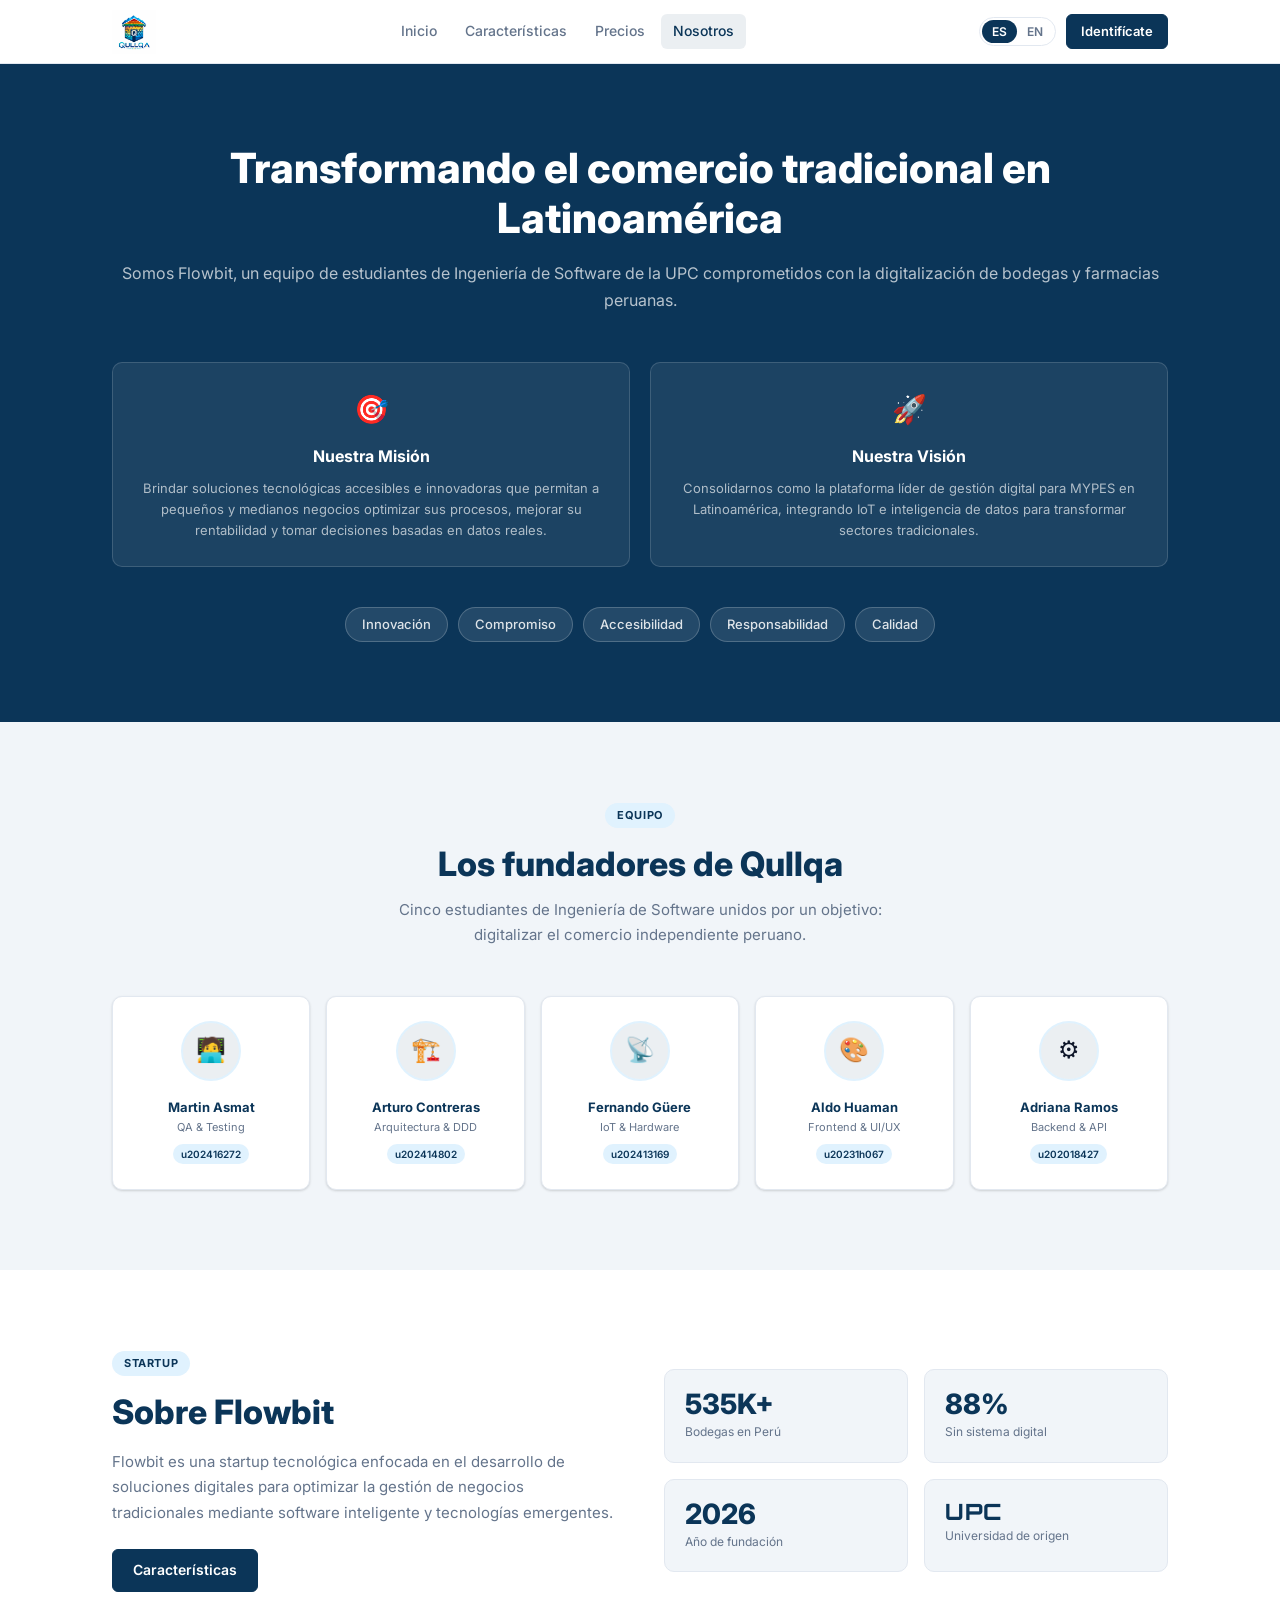
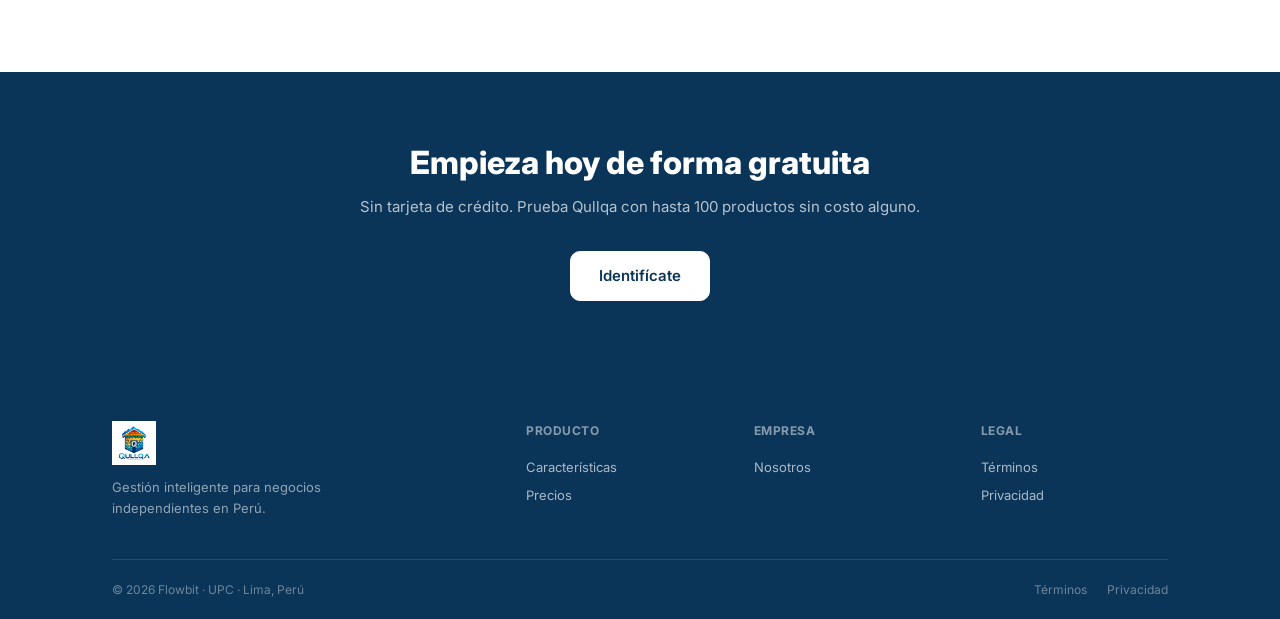
==== about.html @ a31a3c63 "feat: add about.html" ====
<!DOCTYPE html>
<html lang="es">
<head>
  <meta charset="UTF-8" />
  <meta name="viewport" content="width=device-width, initial-scale=1.0" />
  <title>Nosotros — Qullqa</title>
  <meta name="description" content="Somos Flowbit, una startup tecnológica de estudiantes UPC comprometidos con la digitalización del comercio independiente peruano." />
  <link rel="stylesheet" href="css/styles.css" />
  <style>
    .reveal { opacity: 0; transform: translateY(18px); transition: opacity .5s ease, transform .5s ease; }
    .reveal.visible { opacity: 1; transform: none; }
  </style>
</head>
<body>

<!-- ══════════ NAVBAR ══════════ -->
<nav class="navbar">
  <div class="navbar-container">
    <a class="navbar-logo" href="index.html">
      <img src="logo.jpeg" alt="Qullqa" style="height:44px;width:auto;">
    </a>
    <div class="navbar-links">
      <a href="index.html" data-i18n="nav.home">Inicio</a>
      <a href="features.html" data-i18n="nav.features">Características</a>
      <a href="pricing.html" data-i18n="nav.pricing">Precios</a>
      <a href="about.html" class="active" data-i18n="nav.about">Nosotros</a>
    </div>
    <div class="navbar-actions">
      <div class="lang-switcher">
        <button class="lang-btn active" data-lang="es">ES</button>
        <button class="lang-btn" data-lang="en">EN</button>
      </div>
      <a href="https://delightful-mud-0c20e9a0f.7.azurestaticapps.net/" class="btn btn-primary btn-sm">Identifícate</a>
    </div>
  </div>
</nav>

<!-- ══════════ ABOUT HERO ══════════ -->
<section class="about-hero">
  <div class="container">
    <h1 class="section-title white" data-i18n="ab.hero.title">
      Transformando el comercio tradicional en Latinoamérica
    </h1>
    <p class="section-sub white" data-i18n="ab.hero.sub">
      Somos Flowbit, un equipo de estudiantes de Ingeniería de Software de la UPC comprometidos con la digitalización de bodegas y farmacias peruanas.
    </p>
    <!-- Mission & Vision inside hero -->
    <div class="mission-grid" style="margin-top:3rem;">
      <div class="mission-card">
        <div class="mission-card-icon">🎯</div>
        <div class="mission-card-title" data-i18n="ab.m1.title">Nuestra Misión</div>
        <div class="mission-card-text" data-i18n="ab.m1.text">Brindar soluciones tecnológicas accesibles e innovadoras que permitan a pequeños y medianos negocios optimizar sus procesos, mejorar su rentabilidad y tomar decisiones basadas en datos reales.</div>
      </div>
      <div class="mission-card">
        <div class="mission-card-icon">🚀</div>
        <div class="mission-card-title" data-i18n="ab.m2.title">Nuestra Visión</div>
        <div class="mission-card-text" data-i18n="ab.m2.text">Consolidarnos como la plataforma líder de gestión digital para MYPES en Latinoamérica, integrando IoT e inteligencia de datos para transformar sectores tradicionales.</div>
      </div>
    </div>
    <!-- Values -->
    <div class="values-row">
      <span class="value-chip" data-i18n="ab.val1">Innovación</span>
      <span class="value-chip" data-i18n="ab.val2">Compromiso</span>
      <span class="value-chip" data-i18n="ab.val3">Accesibilidad</span>
      <span class="value-chip" data-i18n="ab.val4">Responsabilidad</span>
      <span class="value-chip" data-i18n="ab.val5">Calidad</span>
    </div>
  </div>
</section>

<!-- ══════════ TEAM ══════════ -->
<section class="team-section">
  <div class="container">
    <div class="section-header center">
      <span class="section-tag" data-i18n="ab.team.tag">Equipo</span>
      <h2 class="section-title" data-i18n="ab.team.title">Los fundadores de Qullqa</h2>
      <p class="section-sub" data-i18n="ab.team.sub">Cinco estudiantes de Ingeniería de Software unidos por un objetivo: digitalizar el comercio independiente peruano.</p>
    </div>
    <div class="team-grid">

      <div class="team-card">
        <div class="team-avatar">🧑‍💻</div>
        <div class="team-name" data-i18n="ab.t1.name">Martin Asmat</div>
        <div class="team-role" data-i18n="ab.t1.role">QA & Testing</div>
        <span class="team-badge" data-i18n="ab.t1.badge">u202416272</span>
      </div>

      <div class="team-card">
        <div class="team-avatar">🏗️</div>
        <div class="team-name" data-i18n="ab.t2.name">Arturo Contreras</div>
        <div class="team-role" data-i18n="ab.t2.role">Arquitectura & DDD</div>
        <span class="team-badge" data-i18n="ab.t2.badge">u202414802</span>
      </div>

      <div class="team-card">
        <div class="team-avatar">📡</div>
        <div class="team-name" data-i18n="ab.t3.name">Fernando Güere</div>
        <div class="team-role" data-i18n="ab.t3.role">IoT & Hardware</div>
        <span class="team-badge" data-i18n="ab.t3.badge">u202413169</span>
      </div>

      <div class="team-card">
        <div class="team-avatar">🎨</div>
        <div class="team-name" data-i18n="ab.t4.name">Aldo Huaman</div>
        <div class="team-role" data-i18n="ab.t4.role">Frontend & UI/UX</div>
        <span class="team-badge" data-i18n="ab.t4.badge">u20231h067</span>
      </div>

      <div class="team-card">
        <div class="team-avatar">⚙️</div>
        <div class="team-name" data-i18n="ab.t5.name">Adriana Ramos</div>
        <div class="team-role" data-i18n="ab.t5.role">Backend & API</div>
        <span class="team-badge" data-i18n="ab.t5.badge">u202018427</span>
      </div>

    </div>
  </div>
</section>

<!-- ══════════ ABOUT STARTUP ══════════ -->
<section class="startup-section">
  <div class="container">
    <div class="startup-grid">
      <div class="startup-text">
        <span class="section-tag" data-i18n="ab.s.tag">Startup</span>
        <h2 class="section-title" data-i18n="ab.s.title">Sobre Flowbit</h2>
        <p class="section-sub" data-i18n="ab.s.sub">Flowbit es una startup tecnológica enfocada en el desarrollo de soluciones digitales para optimizar la gestión de negocios tradicionales mediante software inteligente y tecnologías emergentes.</p>
        <div style="margin-top:1.5rem;">
          <a href="features.html" class="btn btn-primary" data-i18n="nav.features">Características</a>
        </div>
      </div>
      <div class="startup-stats">
        <div class="startup-stat">
          <div class="startup-stat-val" data-i18n="ab.s.s1.val">535K+</div>
          <div class="startup-stat-lbl" data-i18n="ab.s.s1.lbl">Bodegas en Perú</div>
        </div>
        <div class="startup-stat">
          <div class="startup-stat-val" data-i18n="ab.s.s2.val">88%</div>
          <div class="startup-stat-lbl" data-i18n="ab.s.s2.lbl">Sin sistema digital</div>
        </div>
        <div class="startup-stat">
          <div class="startup-stat-val" data-i18n="ab.s.s3.val">2026</div>
          <div class="startup-stat-lbl" data-i18n="ab.s.s3.lbl">Año de fundación</div>
        </div>
        <div class="startup-stat">
          <div class="startup-stat-val brand-font" style="font-size:1.4rem;" data-i18n="ab.s.s4.val">UPC</div>
          <div class="startup-stat-lbl" data-i18n="ab.s.s4.lbl">Universidad de origen</div>
        </div>
      </div>
    </div>
  </div>
</section>

<!-- ══════════ CTA BANNER ══════════ -->
<section class="cta-banner">
  <div class="container">
    <h2 class="section-title" data-i18n="cta.title">Empieza hoy de forma gratuita</h2>
    <p class="section-sub white" data-i18n="cta.sub">Sin tarjeta de crédito. Prueba Qullqa con hasta 100 productos sin costo alguno.</p>
    <div class="cta-banner-btns">
      <a href="https://delightful-mud-0c20e9a0f.7.azurestaticapps.net/" class="btn btn-primary btn-lg" style="background:white;color:var(--primary);border-color:white;">Identifícate</a>
    </div>
  </div>
</section>

<!-- ══════════ FOOTER ══════════ -->
<footer class="footer">
  <div class="container">
    <div class="footer-grid">
      <div class="footer-brand">
        <a class="navbar-logo" href="index.html">
          <img src="logo.jpeg" alt="Qullqa" style="height:44px;width:auto;">
        </a>
        <p class="footer-tagline" data-i18n="ft.tagline">Gestión inteligente para negocios independientes en Perú.</p>
      </div>
      <div>
        <div class="footer-col-title" data-i18n="ft.product">Producto</div>
        <div class="footer-links-list">
          <a href="features.html" data-i18n="nav.features">Características</a>
          <a href="pricing.html" data-i18n="nav.pricing">Precios</a>
        </div>
      </div>
      <div>
        <div class="footer-col-title" data-i18n="ft.company">Empresa</div>
        <div class="footer-links-list">
          <a href="about.html" data-i18n="nav.about">Nosotros</a>
        </div>
      </div>
      <div>
        <div class="footer-col-title" data-i18n="ft.legal">Legal</div>
        <div class="footer-links-list">
          <a href="#" data-i18n="ft.terms">Términos</a>
          <a href="#" data-i18n="ft.privacy">Privacidad</a>
        </div>
      </div>
    </div>
    <div class="footer-bottom">
      <span class="footer-copy" data-i18n="ft.copy">© 2026 Flowbit · UPC · Lima, Perú</span>
      <div class="footer-legal">
        <a href="#" data-i18n="ft.terms">Términos</a>
        <a href="#" data-i18n="ft.privacy">Privacidad</a>
      </div>
    </div>
  </div>
</footer>

<script src="js/i18n.js"></script>
<script src="js/main.js"></script>
</body>
</html>
---- css/styles.css ----
/* ============================================================
   QULLQA LANDING PAGE — STYLESHEET
   Startup: Flowbit · UPC · Lima, Perú · 2026
   Style Guide: Qullqa Brand Guidelines
   ============================================================ */

/* 1. FONTS -------------------------------------------------- */
@import url('https://fonts.googleapis.com/css2?family=Orbitron:wght@400;600;700;800;900&family=Inter:wght@300;400;500;600;700;800&display=swap');

/* 2. RESET -------------------------------------------------- */
*, *::before, *::after { box-sizing: border-box; margin: 0; padding: 0; }
html { scroll-behavior: smooth; }
img, svg { display: block; max-width: 100%; }
a { text-decoration: none; }
button { font-family: inherit; cursor: pointer; }
ul { list-style: none; }

/* 3. CSS VARIABLES — QULLQA PALETTE ------------------------ */
:root {
  /* Primary — Azul profundo */
  --primary:       #0B3558;
  --primary-dark:  #082843;
  --primary-hover: #0d3f6b;
  --primary-alpha: rgba(11, 53, 88, 0.08);
  --primary-alpha2: rgba(11, 53, 88, 0.15);

  /* Secondary — Gris azulado */
  --gray:          #64748B;
  --gray-light:    #94A3B8;
  --gray-border:   #E2E8F0;
  --gray-100:      #F1F5F9;
  --gray-50:       #F4F6F9;
  --off-white:     #FAFAF7;

  /* Semantic colors */
  --danger:        #EF4444;
  --danger-light:  #FEE2E2;
  --warning:       #FACC15;
  --warning-light: #FEF3C7;
  --success:       #22C55E;
  --success-light: #DCFCE7;

  /* Background accents */
  --bg-blue:   #E0F2FE;
  --bg-cream:  #FEF3C7;

  /* Text */
  --text:      #0F172A;
  --text-muted:#64748B;
  --white:     #FFFFFF;

  /* Shadows */
  --shadow-sm: 0 1px 2px rgba(0,0,0,.06), 0 1px 3px rgba(0,0,0,.1);
  --shadow:    0 2px 8px rgba(11,53,88,.08), 0 1px 3px rgba(11,53,88,.05);
  --shadow-md: 0 4px 16px rgba(11,53,88,.1), 0 2px 6px rgba(11,53,88,.06);
  --shadow-lg: 0 10px 30px rgba(11,53,88,.12), 0 4px 10px rgba(11,53,88,.07);

  /* Radii */
  --r-xs: 4px;
  --r-sm: 6px;
  --r:    10px;
  --r-md: 14px;
  --r-lg: 20px;
  --r-xl: 28px;
  --r-full: 9999px;

  /* Spacing */
  --section-y: 5rem;
  --container: 1120px;
  --navbar-h: 64px;
}

/* 4. BASE / TYPOGRAPHY ------------------------------------- */
body {
  font-family: 'Inter', 'Segoe UI', system-ui, sans-serif;
  font-size: 15px;
  color: var(--text);
  background: var(--white);
  line-height: 1.6;
  -webkit-font-smoothing: antialiased;
}

.brand-font {
  font-family: 'Orbitron', 'Segoe UI Emoji', sans-serif;
  letter-spacing: 0.5px;
}

h1, h2, h3, h4 { line-height: 1.2; font-weight: 700; color: var(--primary); }
p { color: var(--text-muted); line-height: 1.7; }

/* 5. LAYOUT ------------------------------------------------ */
.container {
  max-width: var(--container);
  margin: 0 auto;
  padding: 0 2rem;
}
section { padding: var(--section-y) 0; }

/* 6. NAVBAR ------------------------------------------------ */
.navbar {
  position: sticky;
  top: 0;
  z-index: 200;
  background: rgba(255,255,255,0.95);
  backdrop-filter: blur(10px);
  border-bottom: 1px solid var(--gray-border);
  height: var(--navbar-h);
}
.navbar-container {
  max-width: var(--container);
  margin: 0 auto;
  padding: 0 2rem;
  height: 100%;
  display: flex;
  align-items: center;
  justify-content: space-between;
  gap: 2rem;
}
.navbar-logo {
  display: flex;
  align-items: center;
  gap: 10px;
  flex-shrink: 0;
}
.logo-icon {
  width: 38px; height: 38px;
  background: var(--primary);
  border-radius: var(--r-sm);
  display: flex;
  align-items: center;
  justify-content: center;
  flex-shrink: 0;
}
.logo-svg { width: 22px; height: 22px; }
.logo-name {
  font-family: 'Orbitron', sans-serif;
  font-size: 16px;
  font-weight: 700;
  color: var(--primary);
  letter-spacing: 1px;
}
.navbar-links {
  display: flex;
  gap: 0.25rem;
  align-items: center;
}
.navbar-links a {
  font-size: 14px;
  font-weight: 500;
  color: var(--text-muted);
  padding: 6px 12px;
  border-radius: var(--r-sm);
  transition: color .15s, background .15s;
}
.navbar-links a:hover,
.navbar-links a.active { color: var(--primary); background: var(--primary-alpha); }
.navbar-actions {
  display: flex;
  align-items: center;
  gap: 10px;
  flex-shrink: 0;
}

/* 7. BUTTONS ----------------------------------------------- */
.btn {
  display: inline-flex;
  align-items: center;
  justify-content: center;
  gap: 7px;
  font-size: 14px;
  font-weight: 600;
  border-radius: var(--r-sm);
  border: none;
  padding: 9px 20px;
  transition: all .18s;
  cursor: pointer;
  white-space: nowrap;
}
.btn-primary {
  background: var(--primary);
  color: var(--white);
  border: 1.5px solid var(--primary);
}
.btn-primary:hover { background: var(--primary-hover); border-color: var(--primary-hover); transform: translateY(-1px); box-shadow: var(--shadow-md); }
.btn-outline {
  background: transparent;
  color: var(--primary);
  border: 1.5px solid var(--primary);
}
.btn-outline:hover { background: var(--primary-alpha); transform: translateY(-1px); }
.btn-ghost {
  background: transparent;
  color: var(--text-muted);
  border: 1px solid var(--gray-border);
}
.btn-ghost:hover { color: var(--primary); border-color: var(--primary); }
.btn-light {
  background: rgba(255,255,255,.12);
  color: var(--white);
  border: 1px solid rgba(255,255,255,.25);
}
.btn-light:hover { background: rgba(255,255,255,.22); }
.btn-lg { padding: 12px 28px; font-size: 15px; border-radius: var(--r); }
.btn-sm { padding: 6px 14px; font-size: 13px; }
.btn-full { width: 100%; }

/* 8. BADGES & TAGS ----------------------------------------- */
.section-tag {
  display: inline-block;
  background: var(--bg-blue);
  color: var(--primary);
  font-size: 11px;
  font-weight: 700;
  padding: 4px 12px;
  border-radius: var(--r-full);
  text-transform: uppercase;
  letter-spacing: 0.6px;
  margin-bottom: 1rem;
}
.section-tag.warning { background: var(--warning-light); color: #92400e; }
.section-tag.success { background: var(--success-light); color: #166534; }
.section-tag.white   { background: rgba(255,255,255,.12); color: rgba(255,255,255,.85); }

.pill {
  display: inline-flex;
  align-items: center;
  gap: 7px;
  background: var(--white);
  border: 1px solid var(--gray-border);
  color: var(--text-muted);
  font-size: 12px;
  font-weight: 500;
  padding: 5px 14px;
  border-radius: var(--r-full);
  margin-bottom: 1.25rem;
}
.pill-dot {
  width: 7px; height: 7px;
  border-radius: 50%;
  background: var(--success);
  flex-shrink: 0;
}

/* 9. SECTION HEADERS --------------------------------------- */
.section-header { margin-bottom: 3rem; }
.section-header.center { text-align: center; }
.section-header.center .section-sub { margin-inline: auto; }
.section-title {
  font-size: clamp(1.6rem, 3vw, 2.1rem);
  font-weight: 800;
  color: var(--primary);
  line-height: 1.2;
  margin-bottom: 0.75rem;
}
.section-title em { font-style: normal; color: var(--success); }
.section-title.white { color: var(--white); }
.section-sub {
  font-size: 15px;
  color: var(--text-muted);
  line-height: 1.7;
  max-width: 540px;
}
.section-sub.white { color: rgba(255,255,255,.7); max-width: 100%; }

/* 10. HERO SECTION ----------------------------------------- */
.hero {
  padding: 5rem 0 4rem;
  background: linear-gradient(135deg, #F4F6F9 0%, #E8F4F9 60%, var(--bg-blue) 100%);
  overflow: hidden;
}
.hero-grid {
  display: grid;
  grid-template-columns: 1fr 1fr;
  gap: 4rem;
  align-items: center;
}
.hero-copy { max-width: 520px; }
.hero-title {
  font-size: clamp(2rem, 4vw, 2.8rem);
  font-weight: 800;
  color: var(--primary);
  line-height: 1.15;
  margin-bottom: 1.25rem;
}
.hero-title .highlight { color: var(--success); }
.hero-desc {
  font-size: 16px;
  color: var(--text-muted);
  line-height: 1.75;
  margin-bottom: 2rem;
  max-width: 440px;
}
.hero-btns {
  display: flex;
  gap: 12px;
  flex-wrap: wrap;
  margin-bottom: 2.5rem;
}
.hero-stats {
  display: flex;
  gap: 2rem;
  flex-wrap: wrap;
  padding-top: 1.5rem;
  border-top: 1px solid var(--gray-border);
}
.hero-stat {}
.stat-val {
  font-size: 1.6rem;
  font-weight: 800;
  color: var(--primary);
  line-height: 1;
  margin-bottom: 3px;
}
.stat-lbl { font-size: 12px; color: var(--text-muted); }

/* 10a. DASHBOARD MOCKUP (Hero visual) */
.hero-visual {
  background: var(--white);
  border-radius: var(--r-md);
  border: 1px solid var(--gray-border);
  box-shadow: var(--shadow-lg);
  overflow: hidden;
}
.hv-topbar {
  background: var(--primary);
  padding: 10px 16px;
  display: flex;
  align-items: center;
  gap: 8px;
}
.hv-dot { width: 9px; height: 9px; border-radius: 50%; }
.hv-title { font-size: 11px; color: rgba(255,255,255,.65); margin-left: 6px; font-weight: 500; }
.hv-body { padding: 16px; }
.hv-label { font-size: 11px; font-weight: 700; color: var(--primary); margin-bottom: 10px; }
.hv-cards { display: grid; grid-template-columns: repeat(4, 1fr); gap: 8px; margin-bottom: 14px; }
.hv-card {
  background: var(--gray-50);
  border-radius: var(--r-sm);
  padding: 10px;
  border: 1px solid var(--gray-border);
}
.hv-card-lbl { font-size: 9px; color: var(--text-muted); margin-bottom: 5px; font-weight: 500; }
.hv-card-val { font-size: 17px; font-weight: 800; color: var(--primary); }
.hv-card-val.warn   { color: #D97706; }
.hv-card-val.danger { color: var(--danger); }
.hv-card-val.green  { color: var(--success); }
.hv-chart-lbl { font-size: 9px; color: var(--text-muted); margin-bottom: 8px; font-weight: 500; }
.hv-bars { display: flex; align-items: flex-end; gap: 5px; height: 52px; }
.hv-bar {
  flex: 1;
  background: var(--primary);
  border-radius: 3px 3px 0 0;
  opacity: 0.75;
  transition: opacity .2s;
}

.hv-bar:hover { opacity: 1; }
.hv-days { display: flex; justify-content: space-between; font-size: 8.5px; color: var(--text-muted); margin-top: 4px; }
.hv-alert {
  margin-top: 12px;
  background: var(--danger-light);
  border: 1px solid #FECACA;
  border-radius: var(--r-sm);
  padding: 8px 10px;
  display: flex;
  align-items: center;
  gap: 8px;
}
.hv-alert-text { font-size: 10px; color: #991B1B; font-weight: 500; }
.hv-alert-badge {
  margin-left: auto;
  background: var(--danger);
  color: white;
  font-size: 9px;
  font-weight: 700;
  padding: 2px 7px;
  border-radius: var(--r-full);
}
.hv-alert-warn {
  margin-top: 6px;
  background: var(--warning-light);
  border: 1px solid #FDE68A;
  border-radius: var(--r-sm);
  padding: 8px 10px;
  display: flex;
  align-items: center;
  gap: 8px;
}
.hv-alert-warn .hv-alert-text { color: #92400E; }
.hv-alert-warn .hv-alert-badge { background: #D97706; }

/* 11. STATS BAR -------------------------------------------- */
.stats-bar {
  background: var(--primary);
  padding: 1.5rem 0;
}
.stats-bar-inner {
  display: flex;
  justify-content: space-around;
  align-items: center;
  flex-wrap: wrap;
  gap: 2rem;
}
.stats-bar-item { text-align: center; }
.stats-bar-val {
  font-size: 1.8rem;
  font-weight: 800;
  color: var(--white);
  line-height: 1;
  margin-bottom: 4px;
}
.stats-bar-lbl { font-size: 12px; color: rgba(255,255,255,.6); }

/* 12. SEGMENTS SECTION ------------------------------------- */
.segments { background: var(--bg-blue); padding: 3rem 0; }
.segments-label { font-size: 14px; font-weight: 700; color: var(--primary); text-align: center; margin-bottom: 1.25rem; }
.segments-grid { display: grid; grid-template-columns: 1fr 1fr; gap: 16px; }
.seg-card {
  background: var(--white);
  border: 1px solid var(--gray-border);
  border-radius: var(--r);
  padding: 1.25rem 1.5rem;
  display: flex;
  gap: 1rem;
  align-items: flex-start;
  box-shadow: var(--shadow-sm);
  transition: box-shadow .2s, transform .2s;
}
.seg-card:hover { box-shadow: var(--shadow-md); transform: translateY(-2px); }
.seg-icon { font-size: 2rem; flex-shrink: 0; }
.seg-name { font-size: 15px; font-weight: 700; color: var(--primary); margin-bottom: 5px; }
.seg-desc { font-size: 13px; color: var(--text-muted); line-height: 1.55; }

/* 13. FEATURES SECTION ------------------------------------- */
.features-section { background: var(--white); }
.features-grid { display: grid; grid-template-columns: repeat(3, 1fr); gap: 20px; }
.feat-card {
  background: var(--gray-50);
  border: 1px solid var(--gray-border);
  border-radius: var(--r);
  padding: 1.5rem;
  transition: box-shadow .2s, transform .2s;
}
.feat-card:hover { box-shadow: var(--shadow-md); transform: translateY(-2px); }
.feat-icon-wrap {
  width: 44px; height: 44px;
  border-radius: var(--r-sm);
  display: flex;
  align-items: center;
  justify-content: center;
  font-size: 20px;
  margin-bottom: 1rem;
}
.feat-icon-wrap.blue   { background: var(--bg-blue); }
.feat-icon-wrap.green  { background: var(--success-light); }
.feat-icon-wrap.yellow { background: var(--warning-light); }
.feat-icon-wrap.red    { background: var(--danger-light); }
.feat-icon-wrap.navy   { background: var(--primary-alpha); }
.feat-icon-wrap.cream  { background: var(--bg-cream); }
.feat-name { font-size: 15px; font-weight: 700; color: var(--primary); margin-bottom: 6px; }
.feat-desc { font-size: 13px; color: var(--text-muted); line-height: 1.6; }
.feat-tag {
  display: inline-block;
  margin-top: 12px;
  background: var(--primary-alpha);
  color: var(--primary);
  font-size: 11px;
  font-weight: 600;
  padding: 3px 10px;
  border-radius: var(--r-full);
}

/* 14. PORTFOLIO / SCREENSHOTS ----------------------------- */
.portfolio-section { background: var(--gray-100); }
.port-tabs {
  display: flex;
  gap: 8px;
  margin-bottom: 2rem;
  flex-wrap: wrap;
}
.port-tab {
  padding: 7px 16px;
  border-radius: var(--r-full);
  font-size: 13px;
  font-weight: 500;
  border: 1px solid var(--gray-border);
  background: var(--white);
  color: var(--text-muted);
  cursor: pointer;
  transition: all .15s;
}
.port-tab.active, .port-tab:hover { background: var(--primary); color: var(--white); border-color: var(--primary); }
.port-grid { display: grid; grid-template-columns: repeat(2, 1fr); gap: 20px; }
.port-item {
  background: var(--white);
  border: 1px solid var(--gray-border);
  border-radius: var(--r);
  overflow: hidden;
  box-shadow: var(--shadow-sm);
  transition: box-shadow .2s;
}
.port-item:hover { box-shadow: var(--shadow-md); }
.port-screen { background: var(--gray-50); padding: 12px; border-bottom: 1px solid var(--gray-border); }
.port-mini-bar {
  display: flex; align-items: center; gap: 5px;
  background: var(--primary); border-radius: var(--r-xs) var(--r-xs) 0 0;
  padding: 7px 10px;
}
.port-mini-dot { width: 6px; height: 6px; border-radius: 50%; background: rgba(255,255,255,.35); }
.port-mini-body {
  background: var(--white);
  border: 1px solid var(--gray-border);
  border-top: none;
  border-radius: 0 0 var(--r-xs) var(--r-xs);
  padding: 10px;
  min-height: 72px;
}
.port-mini-title { font-size: 9px; font-weight: 700; color: var(--primary); margin-bottom: 7px; }
.port-mini-row { display: flex; gap: 5px; margin-bottom: 5px; }
.port-mini-cell { flex: 1; height: 8px; background: var(--gray-100); border-radius: var(--r-xs); }
.port-mini-cell.filled { background: #B3D4F4; }
.port-mini-cell.green  { background: #86EFB8; }
.port-mini-cell.warn   { background: #FDE68A; }
.port-mini-cell.red    { background: #FECACA; }
.port-info { padding: 14px; }
.port-info-name { font-size: 14px; font-weight: 700; color: var(--primary); margin-bottom: 3px; }
.port-info-desc { font-size: 12px; color: var(--text-muted); }

/* 15. CTA BANNER ------------------------------------------- */
.cta-banner {
  background: var(--primary);
  padding: 4.5rem 0;
  text-align: center;
}
.cta-banner .section-title { color: var(--white); font-size: 2rem; }
.cta-banner .section-sub { color: rgba(255,255,255,.7); margin: 0 auto 2rem; }
.cta-banner-btns { display: flex; justify-content: center; gap: 14px; flex-wrap: wrap; }

/* 16. PRICING SECTION -------------------------------------- */
.pricing-section { background: var(--white); }
.pricing-toggle {
  display: flex;
  align-items: center;
  justify-content: center;
  gap: 12px;
  margin-bottom: 3rem;
}
.toggle-label { font-size: 14px; color: var(--text-muted); font-weight: 500; }
.toggle-switch {
  position: relative; width: 48px; height: 26px; cursor: pointer;
}
.toggle-switch input { opacity: 0; width: 0; height: 0; }
.toggle-slider {
  position: absolute; inset: 0;
  background: var(--gray-border);
  border-radius: var(--r-full);
  transition: .3s;
}
.toggle-slider::before {
  content: '';
  position: absolute;
  left: 3px; top: 3px;
  width: 20px; height: 20px;
  background: var(--white);
  border-radius: 50%;
  transition: .3s;
  box-shadow: var(--shadow-sm);
}
.toggle-switch input:checked + .toggle-slider { background: var(--primary); }
.toggle-switch input:checked + .toggle-slider::before { transform: translateX(22px); }
.toggle-badge {
  background: var(--success-light);
  color: #166534;
  font-size: 11px;
  font-weight: 700;
  padding: 2px 8px;
  border-radius: var(--r-full);
}
.price-grid { display: grid; grid-template-columns: repeat(3, 1fr); gap: 20px; }
.price-card {
  border: 1px solid var(--gray-border);
  border-radius: var(--r-md);
  padding: 1.75rem;
  position: relative;
  transition: box-shadow .2s;
}
.price-card:hover { box-shadow: var(--shadow-md); }
.price-card.featured { border: 2px solid var(--primary); }
.price-popular {
  position: absolute; top: -13px; left: 50%; transform: translateX(-50%);
  background: var(--primary);
  color: var(--white);
  font-size: 11px; font-weight: 700;
  padding: 4px 14px;
  border-radius: var(--r-full);
  white-space: nowrap;
}
.price-plan { font-size: 14px; font-weight: 700; color: var(--primary); margin-bottom: 4px; }
.price-amount {
  font-size: 2rem;
  font-weight: 800;
  color: var(--primary);
  line-height: 1;
  margin-bottom: 4px;
}
.price-amount .currency { font-size: 1rem; font-weight: 600; vertical-align: super; line-height: 0; }
.price-amount .period { font-size: 13px; font-weight: 400; color: var(--text-muted); }
.price-desc { font-size: 13px; color: var(--text-muted); margin-bottom: 1.25rem; padding-bottom: 1.25rem; border-bottom: 1px solid var(--gray-border); }
.price-features { margin-bottom: 1.5rem; }
.price-features li {
  font-size: 13px;
  color: var(--text);
  padding: 5px 0;
  display: flex;
  align-items: center;
  gap: 8px;
}
.price-features li::before { content: '✓'; color: var(--success); font-weight: 800; flex-shrink: 0; }
.price-features li.no::before { content: '✕'; color: var(--gray-light); }
.price-features li.no { color: var(--text-muted); }
.price-note { text-align: center; font-size: 12px; color: var(--text-muted); margin-top: 1.5rem; }

/* 17. ABOUT / TEAM ----------------------------------------- */
.about-hero { background: var(--primary); padding: 5rem 0; text-align: center; }
.about-hero .section-title { color: var(--white); font-size: clamp(1.8rem, 4vw, 2.6rem); margin-bottom: 1rem; }
.about-hero .section-sub { color: rgba(255,255,255,.7); margin: 0 auto; font-size: 16px; }
.mission-grid { display: grid; grid-template-columns: 1fr 1fr; gap: 20px; margin-top: 2rem; }
.mission-card {
  background: rgba(255,255,255,.07);
  border: 1px solid rgba(255,255,255,.15);
  border-radius: var(--r);
  padding: 1.5rem;
}
.mission-card-icon { font-size: 1.75rem; margin-bottom: 0.75rem; }
.mission-card-title { font-size: 16px; font-weight: 700; color: var(--white); margin-bottom: 0.5rem; }
.mission-card-text { font-size: 13px; color: rgba(255,255,255,.65); line-height: 1.65; }
.values-row { display: flex; flex-wrap: wrap; gap: 10px; margin-top: 2.5rem; justify-content: center; }
.value-chip {
  background: rgba(255,255,255,.1);
  border: 1px solid rgba(255,255,255,.2);
  color: rgba(255,255,255,.85);
  font-size: 13px;
  font-weight: 500;
  padding: 6px 16px;
  border-radius: var(--r-full);
}
.team-section { background: var(--gray-100); }
.team-grid { display: grid; grid-template-columns: repeat(5, 1fr); gap: 16px; }
.team-card {
  background: var(--white);
  border: 1px solid var(--gray-border);
  border-radius: var(--r);
  padding: 1.5rem 1rem;
  text-align: center;
  box-shadow: var(--shadow-sm);
  transition: box-shadow .2s, transform .2s;
}
.team-card:hover { box-shadow: var(--shadow-md); transform: translateY(-3px); }
.team-avatar {
  width: 60px; height: 60px;
  border-radius: 50%;
  background: var(--primary-alpha);
  display: flex;
  align-items: center;
  justify-content: center;
  font-size: 1.5rem;
  margin: 0 auto 1rem;
  border: 2px solid var(--bg-blue);
}
.team-name { font-size: 13px; font-weight: 700; color: var(--primary); margin-bottom: 3px; }
.team-role { font-size: 11px; color: var(--text-muted); line-height: 1.4; }
.team-badge {
  display: inline-block;
  margin-top: 8px;
  background: var(--bg-blue);
  color: var(--primary);
  font-size: 10px;
  font-weight: 600;
  padding: 2px 8px;
  border-radius: var(--r-full);
}
.startup-section { background: var(--white); }
.startup-grid { display: grid; grid-template-columns: 1fr 1fr; gap: 3rem; align-items: center; }
.startup-text .section-title { margin-bottom: 1rem; }
.startup-text .section-sub { margin-bottom: 1.5rem; }
.startup-stats { display: grid; grid-template-columns: 1fr 1fr; gap: 16px; }
.startup-stat {
  background: var(--gray-100);
  border: 1px solid var(--gray-border);
  border-radius: var(--r);
  padding: 1.25rem;
}
.startup-stat-val { font-size: 1.75rem; font-weight: 800; color: var(--primary); line-height: 1; margin-bottom: 4px; }
.startup-stat-lbl { font-size: 12px; color: var(--text-muted); }

/* 18. FEATURES PAGE ---------------------------------------- */
.features-page-hero {
  background: linear-gradient(160deg, var(--primary) 0%, #0d4a7a 100%);
  padding: 5rem 0 4rem;
  text-align: center;
}
.features-page-hero .section-title { color: var(--white); font-size: clamp(1.8rem, 4vw, 2.5rem); }
.features-page-hero .section-sub { color: rgba(255,255,255,.7); margin: 0 auto; font-size: 16px; }
.features-full-grid { display: grid; grid-template-columns: repeat(3, 1fr); gap: 24px; }
.feat-full-card {
  background: var(--white);
  border: 1px solid var(--gray-border);
  border-radius: var(--r-md);
  padding: 2rem;
  box-shadow: var(--shadow-sm);
  transition: box-shadow .2s, transform .2s;
}
.feat-full-card:hover { box-shadow: var(--shadow-lg); transform: translateY(-3px); }
.feat-full-icon {
  width: 52px; height: 52px;
  border-radius: var(--r);
  display: flex;
  align-items: center;
  justify-content: center;
  font-size: 24px;
  margin-bottom: 1.25rem;
}
.feat-full-name { font-size: 17px; font-weight: 700; color: var(--primary); margin-bottom: 8px; }
.feat-full-desc { font-size: 14px; color: var(--text-muted); line-height: 1.7; margin-bottom: 1rem; }
.feat-full-tag {
  display: inline-block;
  background: var(--primary-alpha);
  color: var(--primary);
  font-size: 11px;
  font-weight: 600;
  padding: 4px 12px;
  border-radius: var(--r-full);
}
.how-section { background: var(--gray-100); }
.how-steps { display: grid; grid-template-columns: repeat(4, 1fr); gap: 20px; margin-top: 2rem; }
.how-step { text-align: center; padding: 1.5rem 1rem; }
.how-step-num {
  width: 44px; height: 44px;
  border-radius: 50%;
  background: var(--primary);
  color: var(--white);
  font-size: 16px;
  font-weight: 800;
  display: flex;
  align-items: center;
  justify-content: center;
  margin: 0 auto 1rem;
  font-family: 'Orbitron', sans-serif;
}
.how-step-title { font-size: 14px; font-weight: 700; color: var(--primary); margin-bottom: 6px; }
.how-step-desc { font-size: 13px; color: var(--text-muted); line-height: 1.55; }

/* 19. PRICING PAGE ----------------------------------------- */
.pricing-page-hero {
  background: linear-gradient(160deg, var(--gray-100) 0%, var(--bg-blue) 100%);
  padding: 5rem 0 4rem;
  text-align: center;
}
.pricing-faq { background: var(--gray-100); }
.faq-list { max-width: 700px; margin: 0 auto; display: flex; flex-direction: column; gap: 12px; }
.faq-item {
  background: var(--white);
  border: 1px solid var(--gray-border);
  border-radius: var(--r);
  overflow: hidden;
}
.faq-q {
  padding: 1rem 1.25rem;
  font-size: 14px;
  font-weight: 600;
  color: var(--primary);
  cursor: pointer;
  display: flex;
  justify-content: space-between;
  align-items: center;
  user-select: none;
}
.faq-q::after { content: '+'; font-size: 18px; font-weight: 300; color: var(--text-muted); transition: transform .2s; }
.faq-item.open .faq-q::after { content: '−'; }
.faq-a {
  display: none;
  padding: 0 1.25rem 1rem;
  font-size: 13px;
  color: var(--text-muted);
  line-height: 1.65;
  border-top: 1px solid var(--gray-border);
}
.faq-item.open .faq-a { display: block; padding-top: 0.75rem; }

/* 20. CONTACT SECTION -------------------------------------- */
.contact-section { background: var(--gray-100); }
.contact-grid { display: grid; grid-template-columns: 1fr 1.2fr; gap: 3rem; }
.contact-item {
  display: flex;
  gap: 14px;
  align-items: flex-start;
  margin-bottom: 1.5rem;
}
.contact-icon-wrap {
  width: 40px; height: 40px;
  background: var(--bg-blue);
  border-radius: var(--r-sm);
  display: flex;
  align-items: center;
  justify-content: center;
  font-size: 18px;
  flex-shrink: 0;
}
.contact-item-title { font-size: 14px; font-weight: 700; color: var(--primary); margin-bottom: 3px; }
.contact-item-val { font-size: 13px; color: var(--text-muted); }
.contact-demo {
  background: var(--white);
  border: 1px solid var(--gray-border);
  border-radius: var(--r);
  padding: 1.25rem;
  margin-top: 1.5rem;
}
.contact-form {
  background: var(--white);
  border: 1px solid var(--gray-border);
  border-radius: var(--r-md);
  padding: 2rem;
  box-shadow: var(--shadow-sm);
}
.form-title { font-size: 16px; font-weight: 700; color: var(--primary); margin-bottom: 1.25rem; }
.form-row { display: grid; grid-template-columns: 1fr 1fr; gap: 12px; margin-bottom: 12px; }
.form-group { margin-bottom: 12px; }
.form-label {
  display: block;
  font-size: 11px;
  font-weight: 700;
  color: var(--text-muted);
  text-transform: uppercase;
  letter-spacing: 0.4px;
  margin-bottom: 5px;
}
.form-input, .form-select, .form-textarea {
  width: 100%;
  padding: 9px 13px;
  border: 1px solid var(--gray-border);
  border-radius: var(--r-sm);
  font-size: 14px;
  font-family: inherit;
  color: var(--text);
  background: var(--gray-50);
  transition: border-color .15s, box-shadow .15s;
  outline: none;
}
.form-input:focus, .form-select:focus, .form-textarea:focus {
  border-color: var(--primary);
  box-shadow: 0 0 0 3px var(--primary-alpha);
  background: var(--white);
}
.form-textarea { resize: vertical; min-height: 90px; }

/* 21. FOOTER ----------------------------------------------- */
.footer {
  background: var(--primary);
  padding: 3rem 0 0;
}
.footer-grid {
  display: grid;
  grid-template-columns: 2fr 1fr 1fr 1fr;
  gap: 2.5rem;
  padding-bottom: 2.5rem;
  border-bottom: 1px solid rgba(255,255,255,.1);
}
.footer-brand .logo-name { color: var(--white); }
.footer-tagline {
  font-size: 13px;
  color: rgba(255,255,255,.55);
  line-height: 1.6;
  margin-top: 0.75rem;
  max-width: 240px;
}
.footer-col-title {
  font-size: 12px;
  font-weight: 700;
  text-transform: uppercase;
  letter-spacing: 0.5px;
  color: rgba(255,255,255,.5);
  margin-bottom: 1rem;
}
.footer-links-list { display: flex; flex-direction: column; gap: 8px; }
.footer-links-list a {
  font-size: 13px;
  color: rgba(255,255,255,.65);
  transition: color .15s;
}
.footer-links-list a:hover { color: var(--white); }
.footer-bottom {
  padding: 1.25rem 0;
  display: flex;
  justify-content: space-between;
  align-items: center;
  flex-wrap: wrap;
  gap: 8px;
}
.footer-copy { font-size: 12px; color: rgba(255,255,255,.4); }
.footer-legal { display: flex; gap: 1.25rem; }
.footer-legal a { font-size: 12px; color: rgba(255,255,255,.4); transition: color .15s; }
.footer-legal a:hover { color: rgba(255,255,255,.8); }

/* 22. LANGUAGE SWITCHER ------------------------------------ */
.lang-switcher {
  display: flex;
  align-items: center;
  gap: 0;
  border: 1px solid var(--gray-border);
  border-radius: var(--r-full);
  overflow: hidden;
  padding: 2px;
}
.lang-btn {
  background: none;
  border: none;
  padding: 4px 10px;
  font-size: 12px;
  font-weight: 600;
  color: var(--text-muted);
  cursor: pointer;
  border-radius: var(--r-full);
  transition: all .15s;
  font-family: inherit;
}
.lang-btn.active, .lang-btn:hover { background: var(--primary); color: var(--white); }

/* 23. UTILITY ---------------------------------------------- */
.sr-only { position: absolute; width: 1px; height: 1px; padding: 0; margin: -1px; overflow: hidden; clip: rect(0,0,0,0); white-space: nowrap; border: 0; }
.text-center { text-align: center; }
.mt-2 { margin-top: .5rem; }
.mt-4 { margin-top: 1rem; }
.mt-8 { margin-top: 2rem; }
.mb-4 { margin-bottom: 1rem; }
.mb-8 { margin-bottom: 2rem; }

/* 24. RESPONSIVE ------------------------------------------- */
@media (max-width: 1024px) {
  .features-full-grid { grid-template-columns: repeat(2, 1fr); }
  .team-grid { grid-template-columns: repeat(3, 1fr); }
  .footer-grid { grid-template-columns: 1fr 1fr; }
}
@media (max-width: 768px) {
  :root { --section-y: 3.5rem; }
  .hero-grid { grid-template-columns: 1fr; }
  .hero-visual { display: none; }
  .segments-grid { grid-template-columns: 1fr; }
  .features-grid { grid-template-columns: 1fr 1fr; }
  .features-full-grid { grid-template-columns: 1fr; }
  .price-grid { grid-template-columns: 1fr; }
  .contact-grid { grid-template-columns: 1fr; }
  .startup-grid { grid-template-columns: 1fr; }
  .mission-grid { grid-template-columns: 1fr; }
  .team-grid { grid-template-columns: repeat(2, 1fr); }
  .how-steps { grid-template-columns: 1fr 1fr; }
  .navbar-links { display: none; }
  .footer-grid { grid-template-columns: 1fr; }
  .port-grid { grid-template-columns: 1fr; }
  .form-row { grid-template-columns: 1fr; }
}
@media (max-width: 480px) {
  .features-grid { grid-template-columns: 1fr; }
  .how-steps { grid-template-columns: 1fr; }
  .team-grid { grid-template-columns: 1fr 1fr; }
  .stats-bar-inner { gap: 1rem; }
  .hero-stats { gap: 1rem; }
}
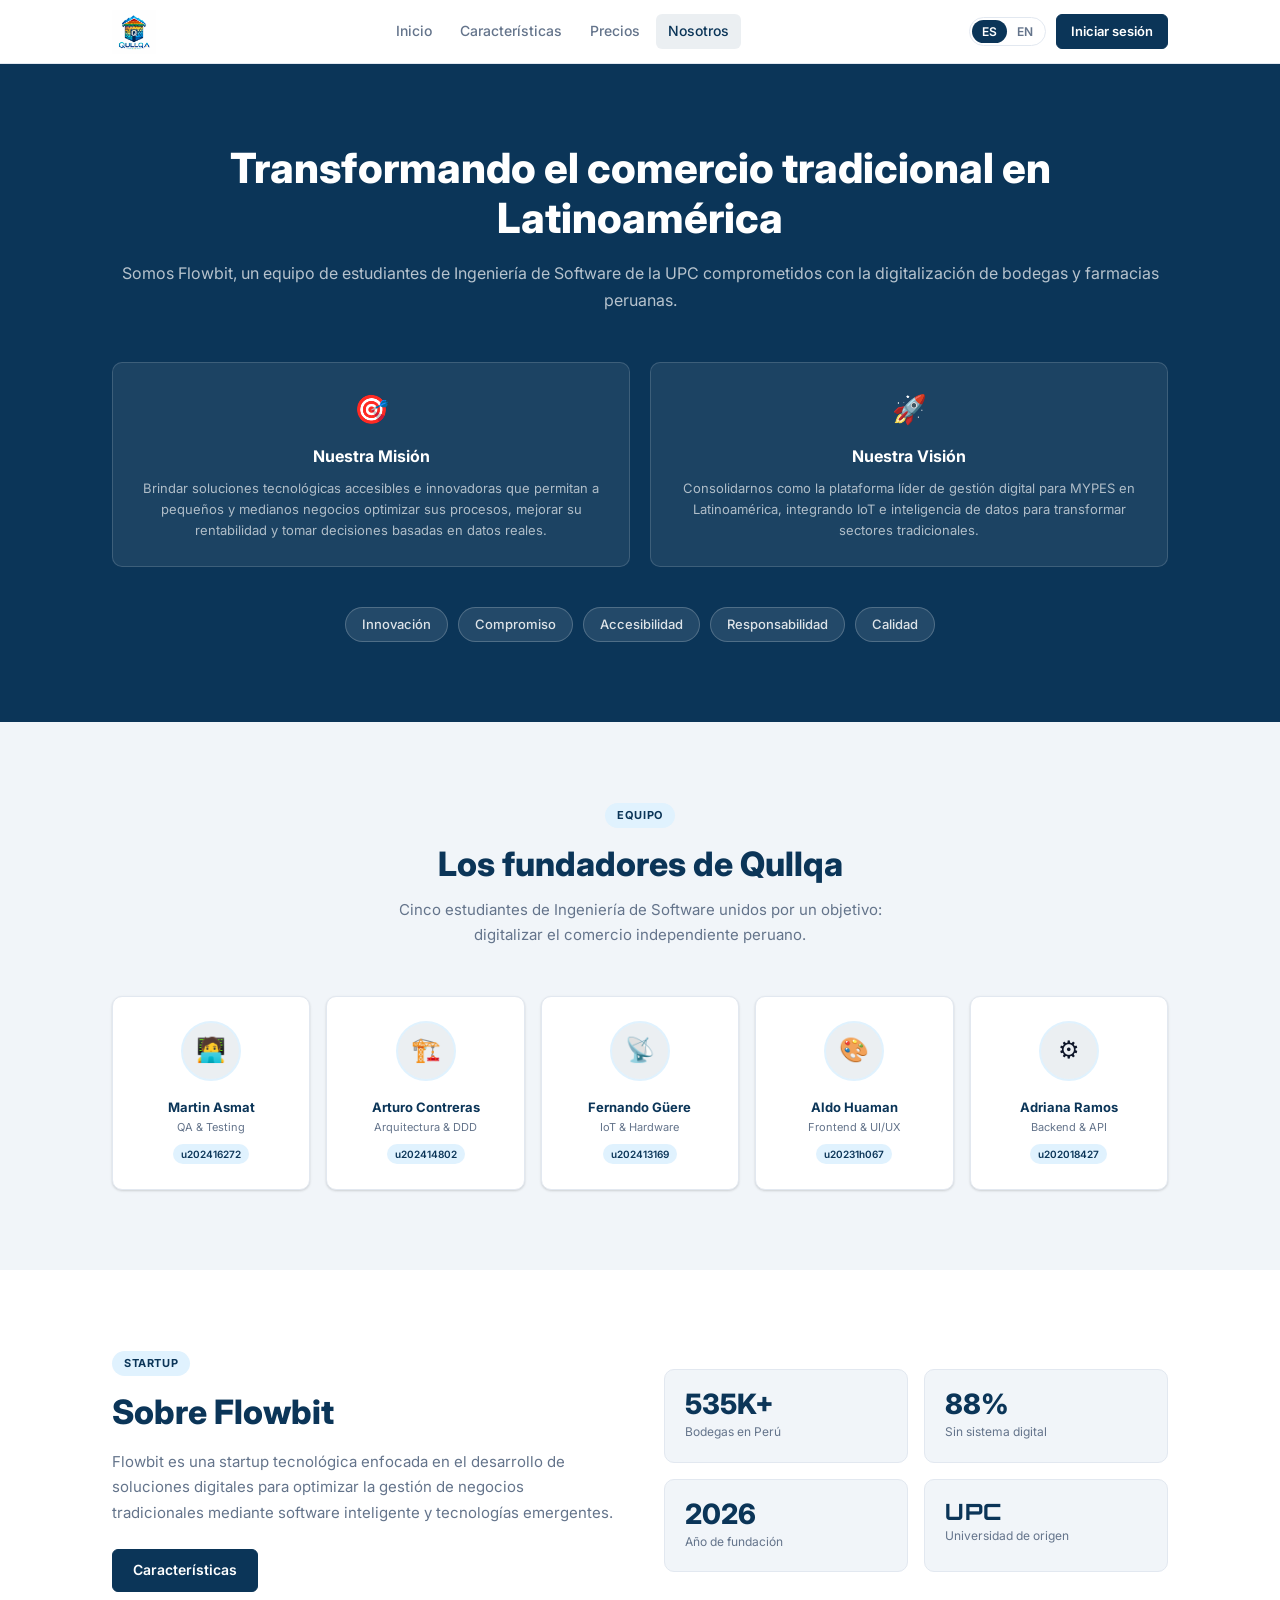
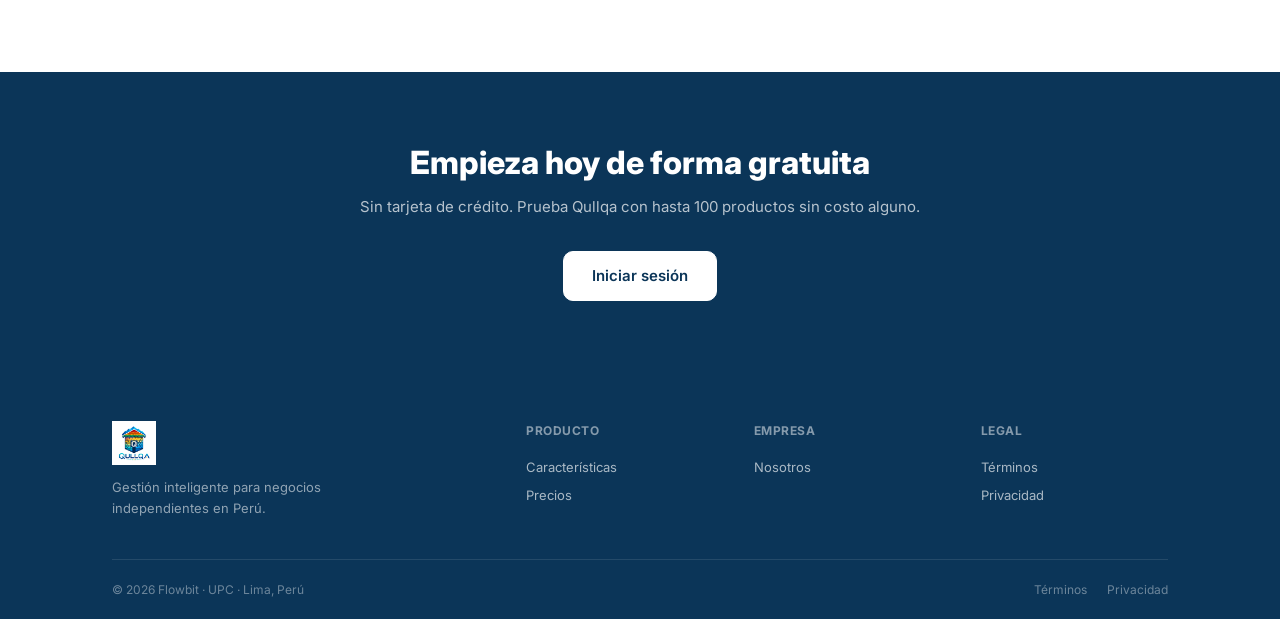
==== commit 52179052: "feat(i18n): update i18n." ====
--- a/about.html
+++ b/about.html
@@ -30,7 +30,7 @@
         <button class="lang-btn active" data-lang="es">ES</button>
         <button class="lang-btn" data-lang="en">EN</button>
       </div>
-      <a href="https://delightful-mud-0c20e9a0f.7.azurestaticapps.net/" class="btn btn-primary btn-sm">Identifícate</a>
+      <a href="https://calm-tree-02cb7940f.7.azurestaticapps.net" class="btn btn-primary btn-sm" data-i18n="login.tag">Iniciar sesión</a>
     </div>
   </div>
 </nav>
@@ -157,7 +157,7 @@
     <h2 class="section-title" data-i18n="cta.title">Empieza hoy de forma gratuita</h2>
     <p class="section-sub white" data-i18n="cta.sub">Sin tarjeta de crédito. Prueba Qullqa con hasta 100 productos sin costo alguno.</p>
     <div class="cta-banner-btns">
-      <a href="https://delightful-mud-0c20e9a0f.7.azurestaticapps.net/" class="btn btn-primary btn-lg" style="background:white;color:var(--primary);border-color:white;">Identifícate</a>
+      <a href="https://calm-tree-02cb7940f.7.azurestaticapps.net" class="btn btn-primary btn-lg" style="background:white;color:var(--primary);border-color:white;"data-i18n="login.tag">Iniciar sesión</a>
     </div>
   </div>
 </section>
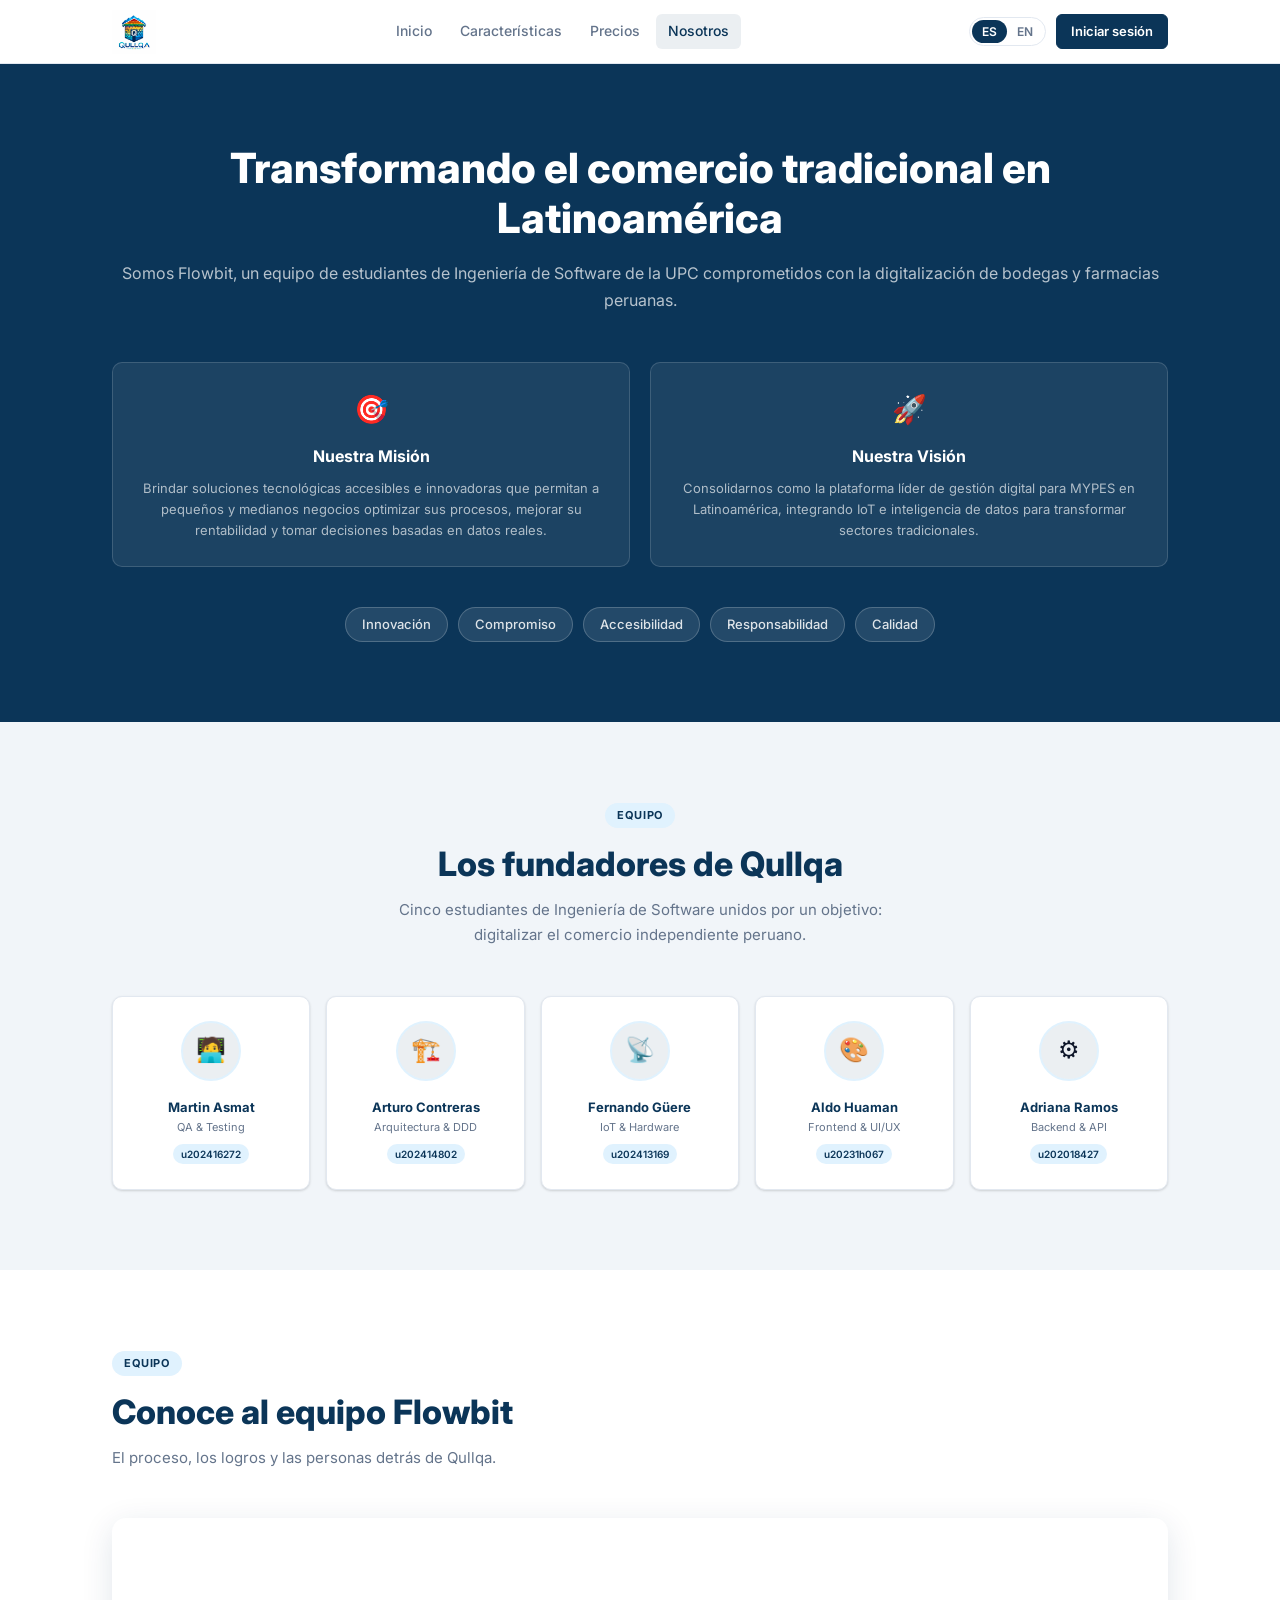
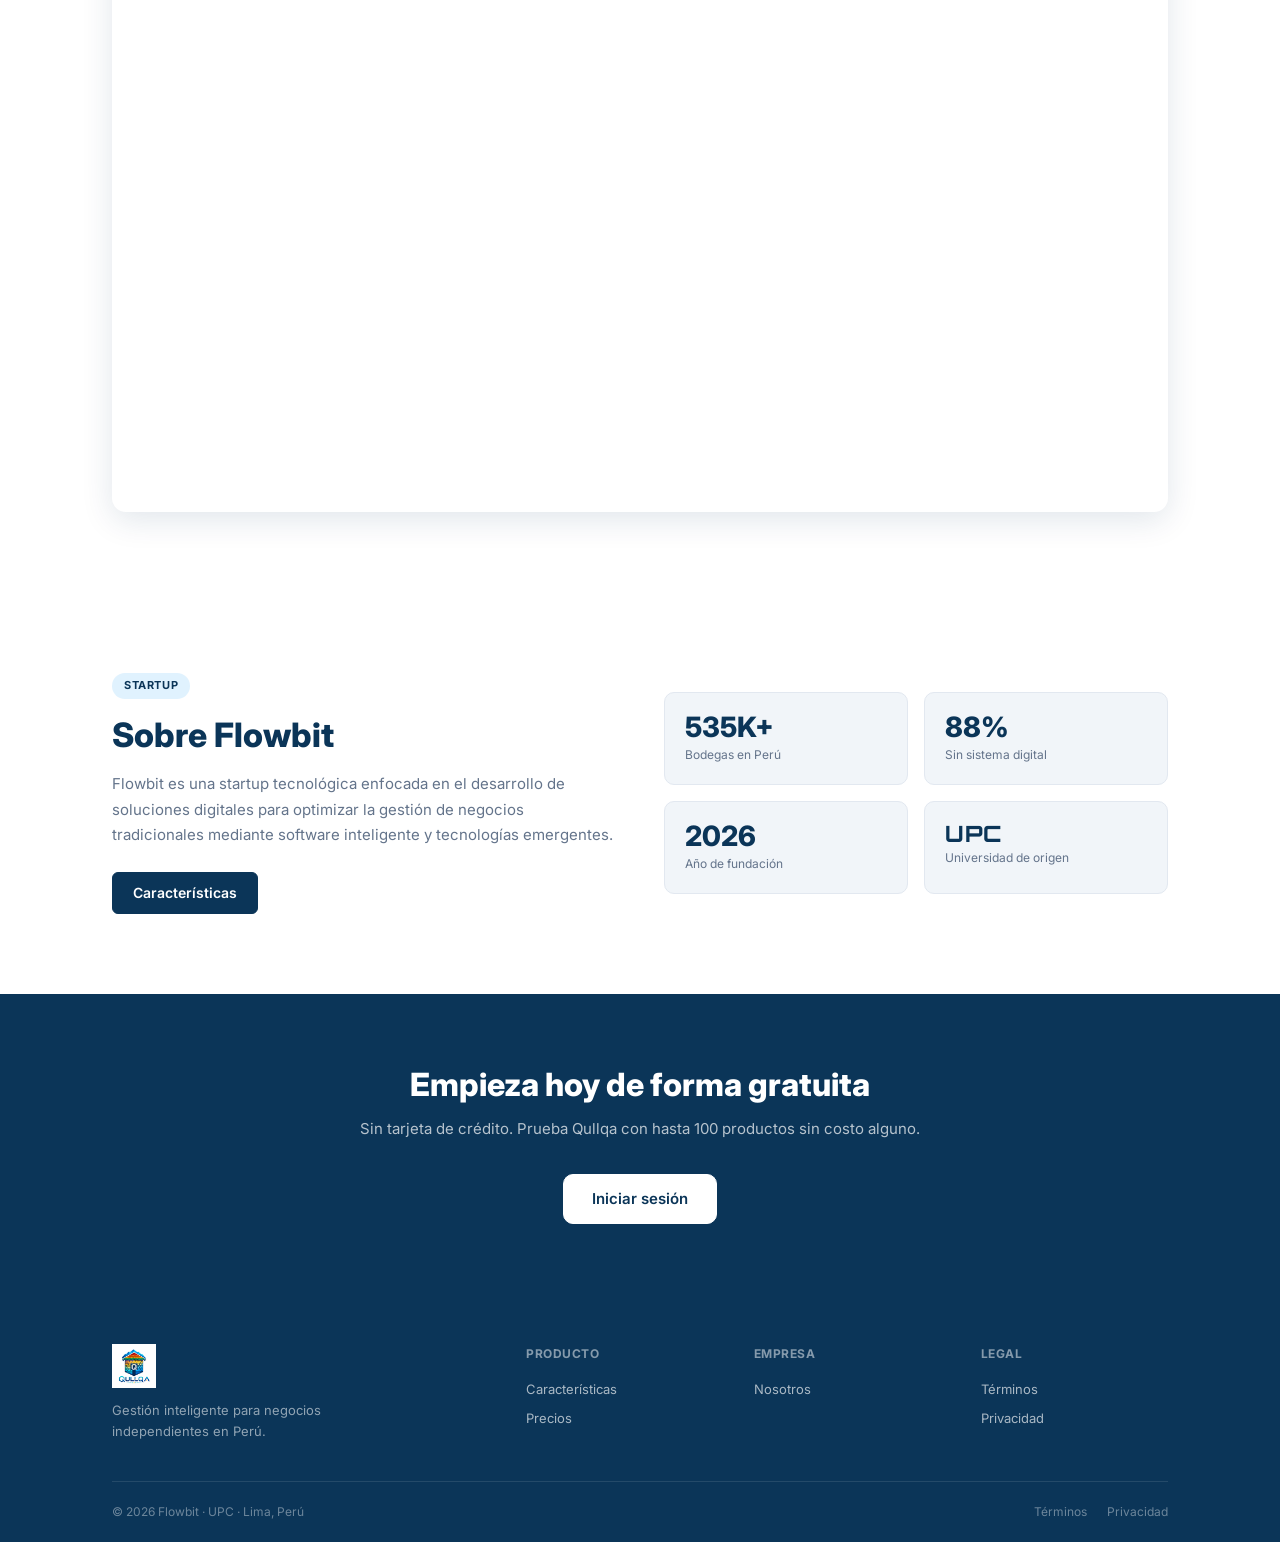
==== commit 87939cf3: "feat(video): upload video section for landing page" ====
--- a/about.html
+++ b/about.html
@@ -117,6 +117,26 @@
   </div>
 </section>
 
+<!-- ══════════ VIDEO ABOUT THE TEAM ══════════ -->
+<section class="video-section">
+  <div class="container">
+    <div class="section-header">
+      <span class="section-tag" data-i18n="Equipo">vid.team.tag</span>
+      <h2 class="section-title" data-i18n="Conoce al equipo Flowbit">vid.team.title</h2>
+      <p class="section-sub" data-i18n="El proceso, los logros y las personas detrás de Qullqa.">vid.team.sub</p>
+    </div>
+    <div class="video-wrapper">
+      <iframe
+        src="https://www.youtube.com/embed/iUh_RTxywNs"
+        title="Flowbit — About the Team"
+        frameborder="0"
+        allow="accelerometer; autoplay; clipboard-write; encrypted-media; gyroscope; picture-in-picture"
+        allowfullscreen>
+      </iframe>
+    </div>
+  </div>
+</section>
+
 <!-- ══════════ ABOUT STARTUP ══════════ -->
 <section class="startup-section">
   <div class="container">
--- a/css/styles.css
+++ b/css/styles.css
@@ -526,7 +526,28 @@
 .port-info-name { font-size: 14px; font-weight: 700; color: var(--primary); margin-bottom: 3px; }
 .port-info-desc { font-size: 12px; color: var(--text-muted); }
 
-/* 15. CTA BANNER ------------------------------------------- */
+/* 15. VIDEO SECTION ---------------------------------------- */
+.video-section {
+  padding: 5rem 0;
+  background: var(--white);
+}
+.video-wrapper {
+  position: relative;
+  padding-bottom: 56.25%; /* 16:9 */
+  height: 0;
+  overflow: hidden;
+  border-radius: 14px;
+  box-shadow: 0 8px 32px rgba(11,53,88,.12);
+  margin-top: 2.5rem;
+}
+.video-wrapper iframe {
+  position: absolute;
+  top: 0; left: 0;
+  width: 100%; height: 100%;
+  border: none;
+}
+
+/* 16. CTA BANNER ------------------------------------------- */
 .cta-banner {
   background: var(--primary);
   padding: 4.5rem 0;
